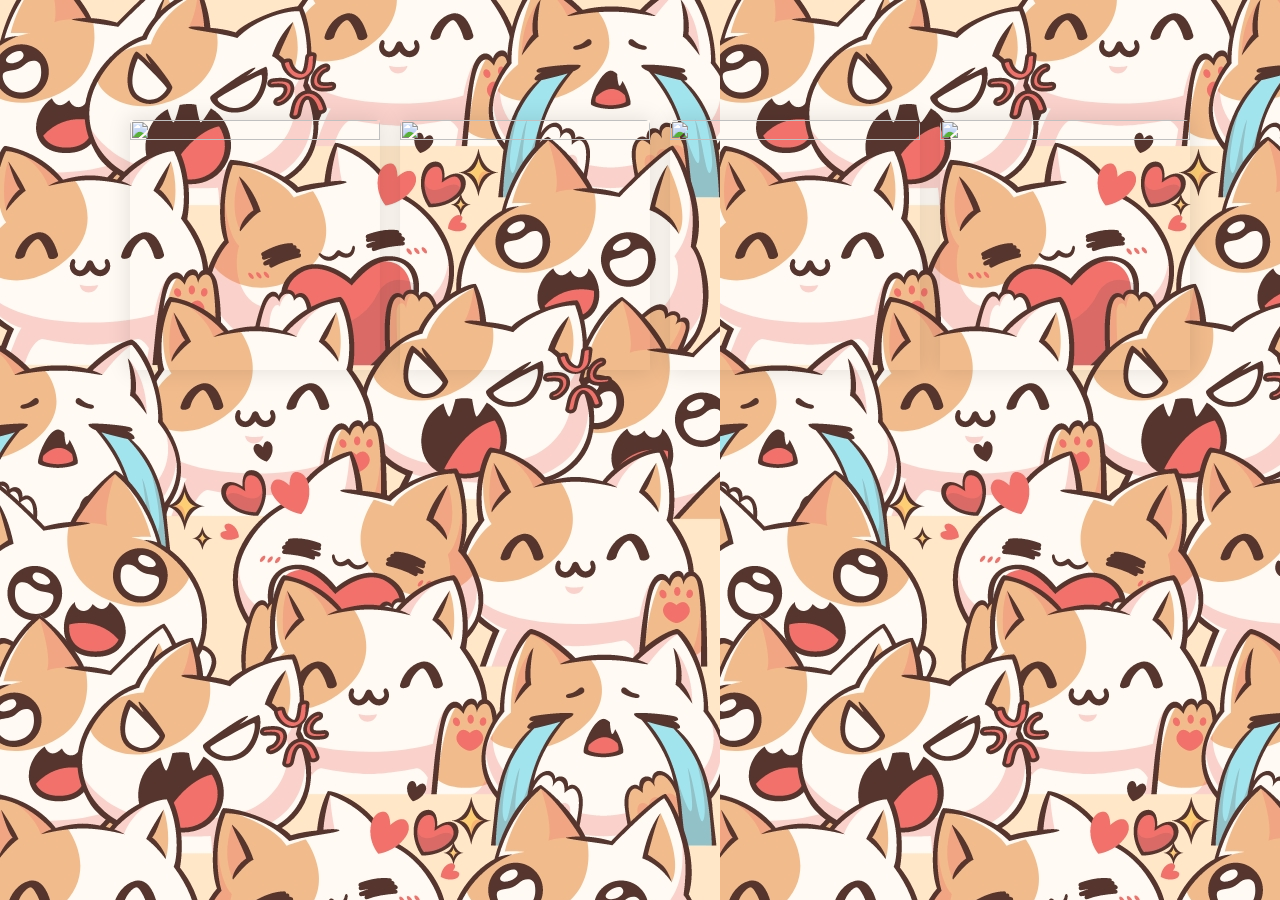
==== index.html @ d53eaa8c "Update and rename for you.html to index.html" ====
<!DOCTYPE html>
<html>
    <head>
        <meta name="viewport" content="width=device-width, initial-scale=1.0" charset="UTF-8">
        <link rel="stylesheet" href="style.css">
        <title> For You </title>
    </head>

    <body>

        <div class="container">
            <div class="box first">
                <img class="blur" src="https://picsum.photos/500?random=1">
                <div class="content fade">
                    <b>Pret"tine"</b>
                    <br>
                    A very pretty gurl that asjdhas asdas asdasdasda asdasd
                </div>
            </div>
            <div class="box second">
                <img class="blur" src="https://picsum.photos/500?random=2">
                <div class="content fade">
                    miss u
                </div>
            </div>
            <div class="box third">
                <img class="blur" src="https://picsum.photos/500?random=3">
                <div class="content fade">
                    miss mo bako
                </div>
            </div>
            <div class="box fourth">
                <img class="blur" src="https://picsum.photos/500?random=4">
                <div class="content fade">
                    di wag 
                </div>
            </div>
        </div>

    </body>
</html>
---- style.css ----
body {
    background-image: url("wolpaper\ ni\ iljan.jpg");
}

.container {
    width: 100%;
    padding: 20px;
    margin: 100px auto;
    display: flex;
    flex-direction: row;
    justify-content: center;
}

.box {
    position: relative;
    overflow: hidden;
    width: 250px;
    margin: 0 10px;
    box-shadow: 0 0 20px 2px rgba(0, 0, 0, .1);
    transition: 1s;
}

.box > img {
    display: block;
    width: 100%;
    border-radius: 5px;
    aspect-ratio: 1 / 1;
    object-fit: cover;
    object-position: center;
}

.box > .content {
    position: absolute;
    inset: 0;
    font-size: 10px;
    padding: 15px;
    background: rgba(255, 255, 255, .4);
    display: flex;
    text-align: justify;
}

.box.first:hover {
    border-radius: 5px;
    transform:scale(2) translate(80%, 80%);
    z-index: 2;
}
.box.second:hover {
    border-radius: 5px;
    transform:scale(2) translate(0%, 80%);
}
.box.third:hover {
    border-radius: 5px;
    transform:scale(2) translate(0%, 80%);
    z-index: 2;
}
.box.fourth:hover {
    border-radius: 5px;
    transform:scale(2) translate(-80%, 80%);
    z-index: 2;
}
.box:hover > img.blur {
    filter: blur(3px);
}

.box > .content.fade {
    opacity: 0;    
}

.box:hover > .content.fade {
    opacity: 1;
}
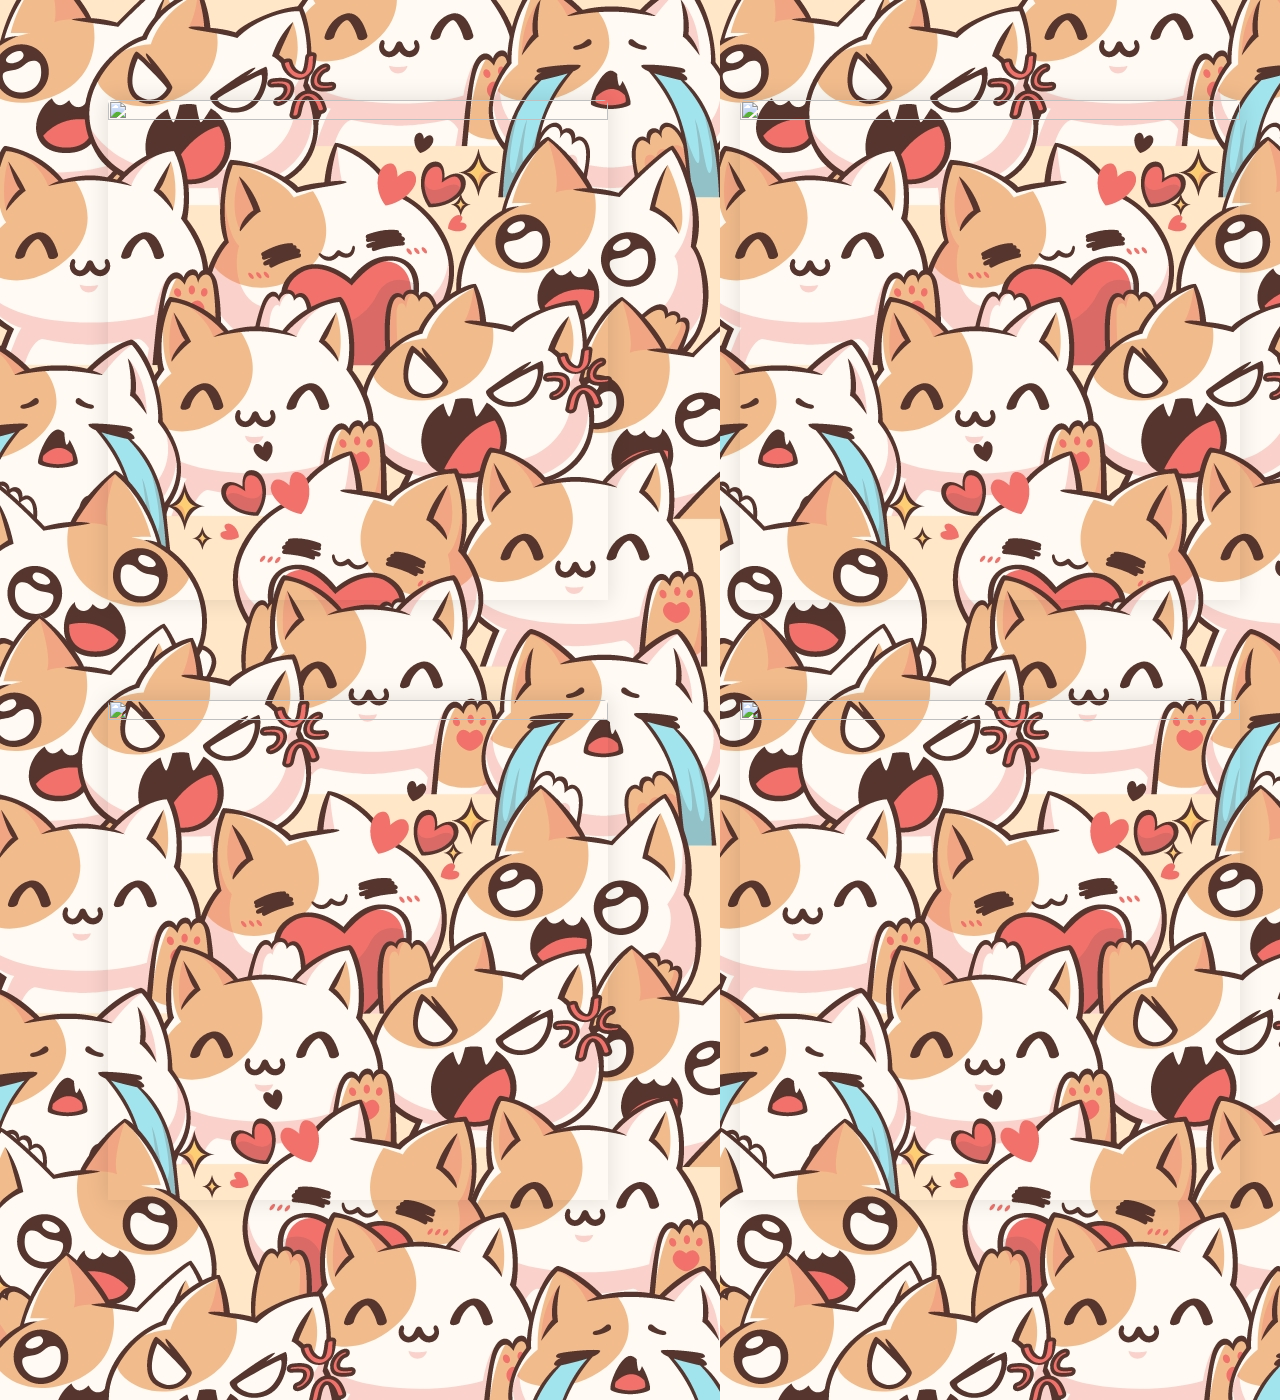
==== commit b7e6127b: "Add files via upload" ====
--- a/index.html
+++ b/index.html
@@ -12,30 +12,53 @@
             <div class="box first">
                 <img class="blur" src="https://picsum.photos/500?random=1">
                 <div class="content fade">
-                    <b>Pret"tine"</b>
+                    <p><b><u>Chapter I: Christine</u></b>
                     <br>
-                    A very pretty gurl that asjdhas asdas asdasdasda asdasd
+                    <br> 
+                    In the meadows where flowers sway, <br />
+                    A girl I see as pretty as day, <br />
+                    With every smile, a sunny day, <br />
+                    A warmth that melts the clouds away. <br />
+                    </p>
                 </div>
             </div>
             <div class="box second">
                 <img class="blur" src="https://picsum.photos/500?random=2">
                 <div class="content fade">
-                    miss u
+                    <p><b><u>Chapter II: Chichay</u></b>
+                    <br>
+                    <br>
+                    Her eyes, like stars, so bright and clear, <br />
+                    Reflect the dreams she holds so dear, <br />
+                    In every glance, a world of light, <br />
+                    A beacon in the darkest night. <br />
                 </div>
             </div>
             <div class="box third">
                 <img class="blur" src="https://picsum.photos/500?random=3">
                 <div class="content fade">
-                    miss mo bako
+                    <p><b><u>Chapter III: Tetay</u></b>
+                    <br />
+                    <br />
+                    Her laughter dances on the breeze, <br />
+                    A melody among the trees, <br />
+                    Her charm, a flame eternal, ablaze, <br />
+                    A beauty found in love's endless maze. <br />
                 </div>
             </div>
             <div class="box fourth">
                 <img class="blur" src="https://picsum.photos/500?random=4">
                 <div class="content fade">
-                    di wag 
+                    <p><b><u>Chapter IV: Tine</u></b>
+                    <br />
+                    <br />
+                    Her presence, like a whispered song, <br />
+                    Brings peace and calm where hearts belong. <br />
+                    And she, this girl so rare, so bright, <br />
+                    Turns darkest night to morning light. <br />
                 </div>
             </div>
         </div>
 
     </body>
-</html>
+</html>--- a/style.css
+++ b/style.css
@@ -3,19 +3,21 @@
 }
 
 .container {
-    width: 100%;
-    padding: 20px;
+    object-position: center;
+    display: grid;
+    grid-template-columns: repeat(2, minmax(300px, 700px));
     margin: 100px auto;
-    display: flex;
     flex-direction: row;
     justify-content: center;
+    align-content: center;
 }
 
 .box {
     position: relative;
     overflow: hidden;
-    width: 250px;
-    margin: 0 10px;
+    width: 500px;
+    margin: 0 100px;
+    margin-bottom: 100px;
     box-shadow: 0 0 20px 2px rgba(0, 0, 0, .1);
     transition: 1s;
 }
@@ -32,30 +34,32 @@
 .box > .content {
     position: absolute;
     inset: 0;
-    font-size: 10px;
-    padding: 15px;
+    font-size: 35px;
+    padding: 25px;
     background: rgba(255, 255, 255, .4);
     display: flex;
+    justify-content: flex-start;
+    align-items: flex-start;
     text-align: justify;
 }
 
 .box.first:hover {
     border-radius: 5px;
-    transform:scale(2) translate(80%, 80%);
+    transform:scale(1.3);
     z-index: 2;
 }
 .box.second:hover {
     border-radius: 5px;
-    transform:scale(2) translate(0%, 80%);
+    transform:scale(1.3) ;
 }
 .box.third:hover {
     border-radius: 5px;
-    transform:scale(2) translate(0%, 80%);
+    transform:scale(1.3) ;
     z-index: 2;
 }
 .box.fourth:hover {
     border-radius: 5px;
-    transform:scale(2) translate(-80%, 80%);
+    transform:scale(1.3) ;
     z-index: 2;
 }
 .box:hover > img.blur {
@@ -70,3 +74,36 @@
     opacity: 1;
 }
 
+@media only screen and (max-width: 1080px) {
+    
+    .container {
+        max-width: 90%;
+        display: block;
+        margin: 100px auto;
+        justify-content: center;
+        align-content: center;
+        margin-left: 13%;
+    }
+    
+    .box {
+        position: relative;
+        overflow: hidden;
+        max-width: 76%;
+        margin: 0px 10px;
+        margin-bottom: 50px;
+        box-shadow: 0 0 20px 2px rgba(0, 0, 0, .1);
+        transition: 1s;
+    }
+
+    .box > .content {
+        position: absolute;
+        inset: 0;
+        font-size: 16px;
+        padding: 15px;
+        background: rgba(255, 255, 255, .4);
+        display: flex;
+        justify-content: flex-start;
+        align-items: flex-start;
+        text-align: justify;
+    }
+}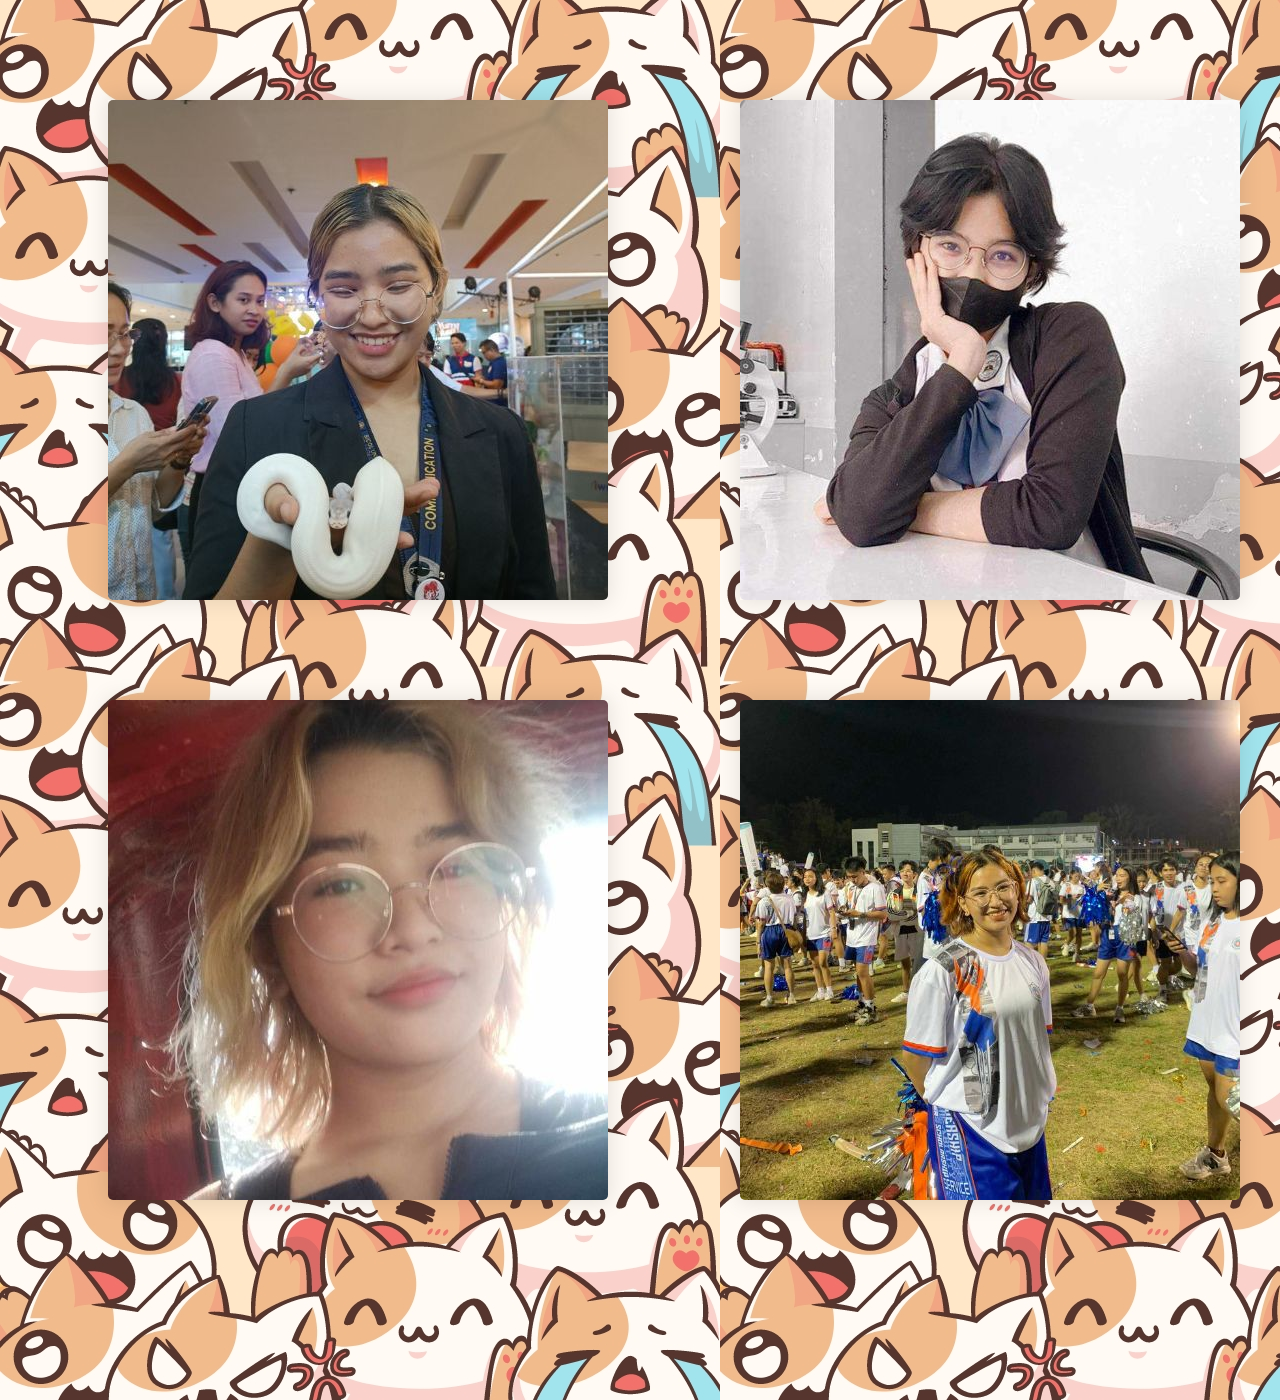
==== commit e48c442a: "Add files via upload" ====
--- a/index.html
+++ b/index.html
@@ -3,6 +3,7 @@
     <head>
         <meta name="viewport" content="width=device-width, initial-scale=1.0" charset="UTF-8">
         <link rel="stylesheet" href="style.css">
+        <link href="https://fonts.googleapis.com/css?family=Spectral&display=swap" rel="stylesheet">
         <title> For You </title>
     </head>
 
@@ -10,7 +11,7 @@
 
         <div class="container">
             <div class="box first">
-                <img class="blur" src="https://picsum.photos/500?random=1">
+                <img class="blur" src="img2.jpg">
                 <div class="content fade">
                     <p><b><u>Chapter I: Christine</u></b>
                     <br>
@@ -23,7 +24,7 @@
                 </div>
             </div>
             <div class="box second">
-                <img class="blur" src="https://picsum.photos/500?random=2">
+                <img class="blur" src="img1.jpg">
                 <div class="content fade">
                     <p><b><u>Chapter II: Chichay</u></b>
                     <br>
@@ -35,7 +36,7 @@
                 </div>
             </div>
             <div class="box third">
-                <img class="blur" src="https://picsum.photos/500?random=3">
+                <img class="blur" src="img3.jpg">
                 <div class="content fade">
                     <p><b><u>Chapter III: Tetay</u></b>
                     <br />
@@ -47,7 +48,7 @@
                 </div>
             </div>
             <div class="box fourth">
-                <img class="blur" src="https://picsum.photos/500?random=4">
+                <img class="blur" src="img4.jpg">
                 <div class="content fade">
                     <p><b><u>Chapter IV: Tine</u></b>
                     <br />
--- a/style.css
+++ b/style.css
@@ -1,5 +1,6 @@
 body {
     background-image: url("wolpaper\ ni\ iljan.jpg");
+    font-family: 'Spectral', serif;
 }
 
 .container {
@@ -34,8 +35,8 @@
 .box > .content {
     position: absolute;
     inset: 0;
-    font-size: 35px;
-    padding: 25px;
+    font-size: 25px;
+    padding: 15px;
     background: rgba(255, 255, 255, .4);
     display: flex;
     justify-content: flex-start;
@@ -98,7 +99,7 @@
     .box > .content {
         position: absolute;
         inset: 0;
-        font-size: 16px;
+        font-size: 12.5px;
         padding: 15px;
         background: rgba(255, 255, 255, .4);
         display: flex;
